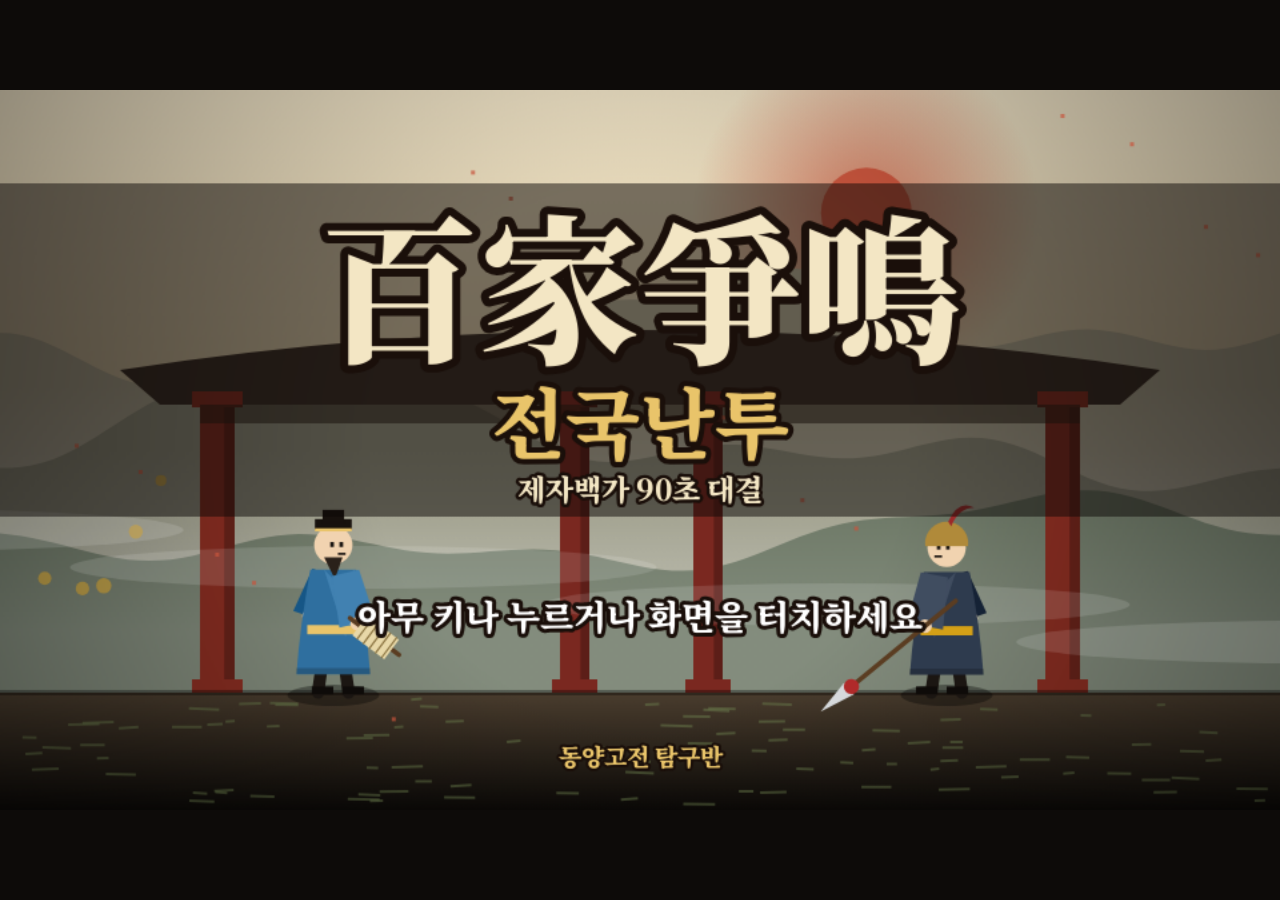
==== index.html @ 6df87940 "Add 百家爭鳴 전국난투: 90초 2D 격투 홍보 게임 제자백가 6개 학파 캐릭터, 필살기/극의, 초보자용 AI, 터치 조작 지원. 선택 12초 + 대결 50초 + 결과 15초의 " ====
<!doctype html>
<html lang="ko">
<head>
<meta charset="utf-8">
<meta name="viewport" content="width=device-width, initial-scale=1, maximum-scale=1, user-scalable=no">
<title>百家爭鳴 · 전국난투</title>
<link rel="preconnect" href="https://fonts.googleapis.com">
<link rel="preconnect" href="https://fonts.gstatic.com" crossorigin>
<link href="https://fonts.googleapis.com/css2?family=Noto+Serif+KR:wght@400;700;900&display=swap" rel="stylesheet">
<link rel="stylesheet" href="style.css">
</head>
<body>
<div id="wrap">
  <canvas id="c" width="960" height="540"></canvas>
  <div id="touch" hidden>
    <div class="pad left">
      <button data-k="left">◀</button>
      <button data-k="right">▶</button>
    </div>
    <div class="pad right">
      <button data-k="up">跳</button>
      <button data-k="block">防</button>
      <button data-k="light">輕</button>
      <button data-k="heavy">重</button>
      <button data-k="special">技</button>
      <button data-k="ult">極</button>
    </div>
  </div>
</div>
<script src="src/data.js"></script>
<script src="src/audio.js"></script>
<script src="src/render.js"></script>
<script src="src/game.js"></script>
</body>
</html>
---- style.css ----
html, body {
  margin: 0;
  height: 100%;
  background: #0d0b09;
  overflow: hidden;
  touch-action: none;
  -webkit-user-select: none;
  user-select: none;
}
#wrap {
  position: fixed;
  inset: 0;
  display: flex;
  align-items: center;
  justify-content: center;
}
#c {
  width: min(100vw, calc(100vh * 16 / 9));
  height: min(100vh, calc(100vw * 9 / 16));
  background: #1a1612;
  image-rendering: auto;
}
#touch { position: fixed; inset: auto 0 0 0; pointer-events: none; }
#touch[hidden] { display: none; }
#touch .pad {
  position: absolute;
  bottom: 12px;
  display: grid;
  gap: 8px;
  pointer-events: auto;
}
#touch .left { left: 12px; grid-template-columns: repeat(2, 64px); }
#touch .right { right: 12px; grid-template-columns: repeat(3, 58px); }
#touch button {
  height: 58px;
  border-radius: 50%;
  border: 2px solid rgba(233, 196, 106, .7);
  background: rgba(20, 16, 12, .55);
  color: #f3e6c4;
  font: 700 20px "Noto Serif KR", serif;
}
#touch button.on { background: rgba(233, 196, 106, .6); color: #1a1612; }
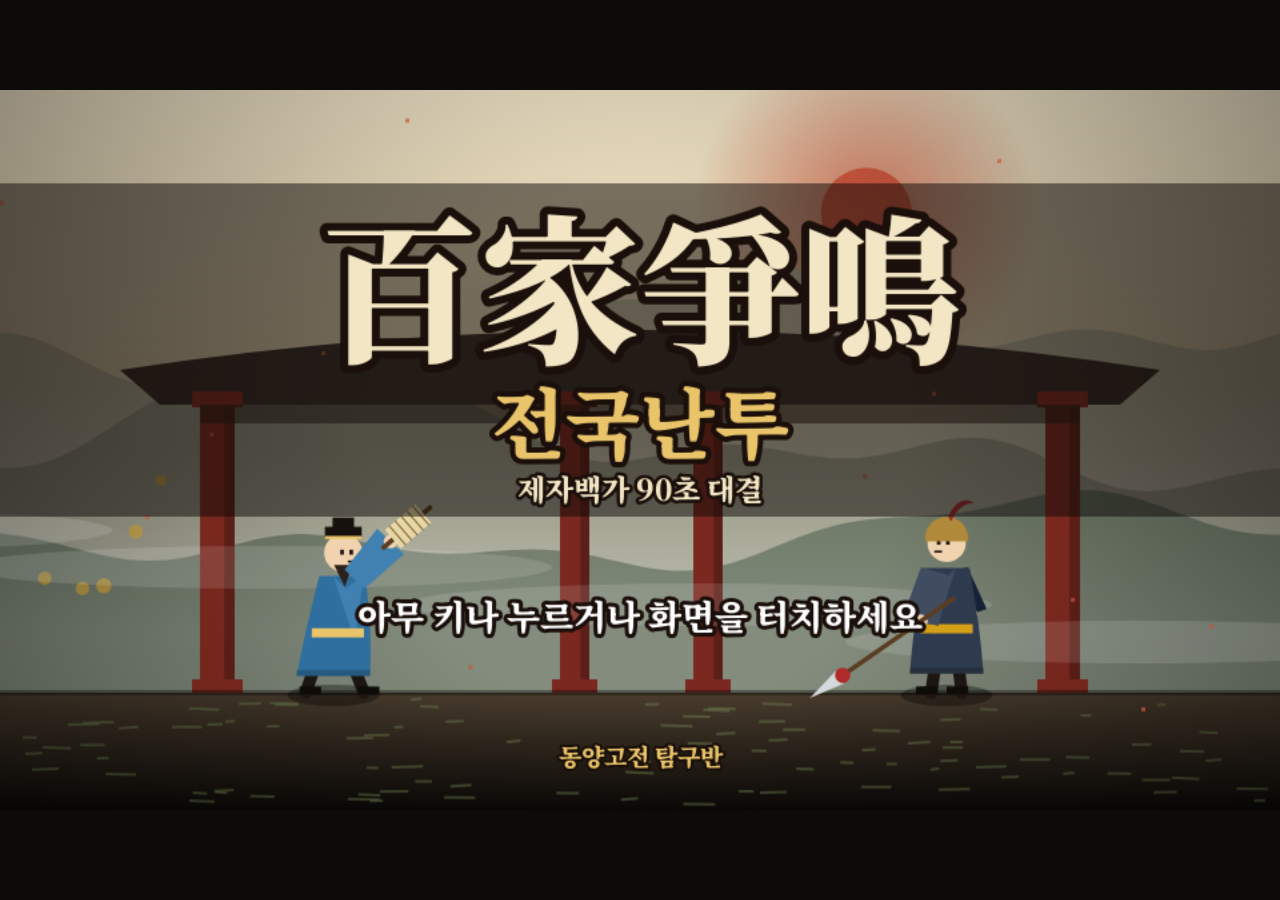
==== commit 7b25ca42: "Add share metadata, favicon, and opponent quote on result screen Co-Authored-By: Claude Sonnet 5.5 <" ====
--- a/index.html
+++ b/index.html
@@ -4,6 +4,12 @@
 <meta charset="utf-8">
 <meta name="viewport" content="width=device-width, initial-scale=1, maximum-scale=1, user-scalable=no">
 <title>百家爭鳴 · 전국난투</title>
+<meta name="description" content="제자백가 6개 학파가 맞붙는 90초 2D 격투 게임 — 동양고전 탐구반">
+<meta property="og:title" content="百家爭鳴 · 전국난투">
+<meta property="og:description" content="공자, 장자, 한비자, 묵자, 손자, 공손룡 — 90초 안에 끝나는 제자백가 대결. 동양고전 탐구반">
+<meta property="og:type" content="website">
+<meta name="theme-color" content="#1a1612">
+<link rel="icon" href="data:image/svg+xml,%3Csvg xmlns='http://www.w3.org/2000/svg' viewBox='0 0 64 64'%3E%3Crect width='64' height='64' rx='12' fill='%231a1612'/%3E%3Ctext x='32' y='46' font-size='40' text-anchor='middle' fill='%23e9c46a' font-family='serif'%3E%E9%B3%B4%3C/text%3E%3C/svg%3E">
 <link rel="preconnect" href="https://fonts.googleapis.com">
 <link rel="preconnect" href="https://fonts.gstatic.com" crossorigin>
 <link href="https://fonts.googleapis.com/css2?family=Noto+Serif+KR:wght@400;700;900&display=swap" rel="stylesheet">
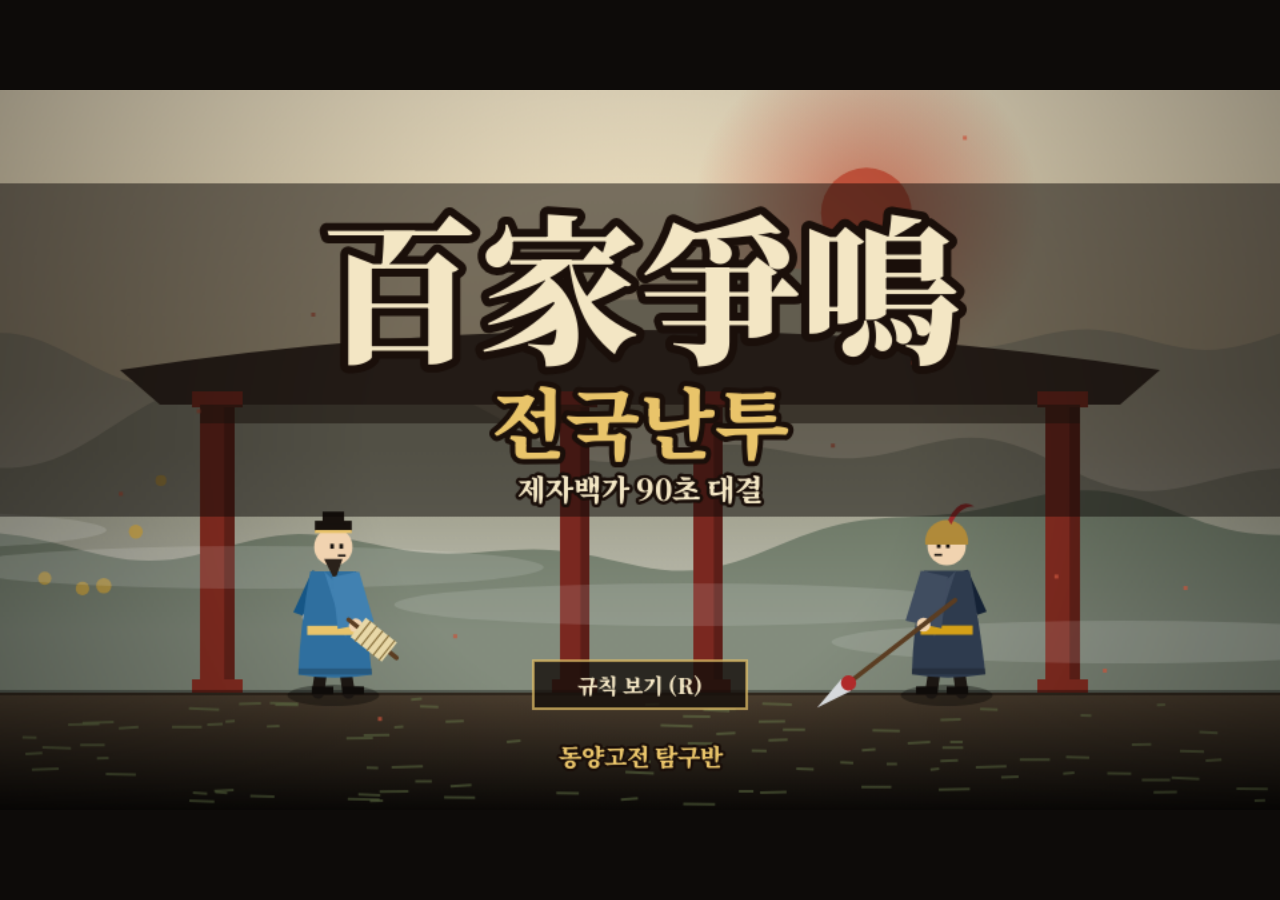
==== commit b0e81e47: "Longer fights, faster meter gain, and in-game rules screen - Fight time 50s -> 65s, result screen 15" ====
--- a/index.html
+++ b/index.html
@@ -37,5 +37,6 @@
 <script src="src/audio.js"></script>
 <script src="src/render.js"></script>
 <script src="src/game.js"></script>
+<script src="src/rules.js"></script>
 </body>
 </html>
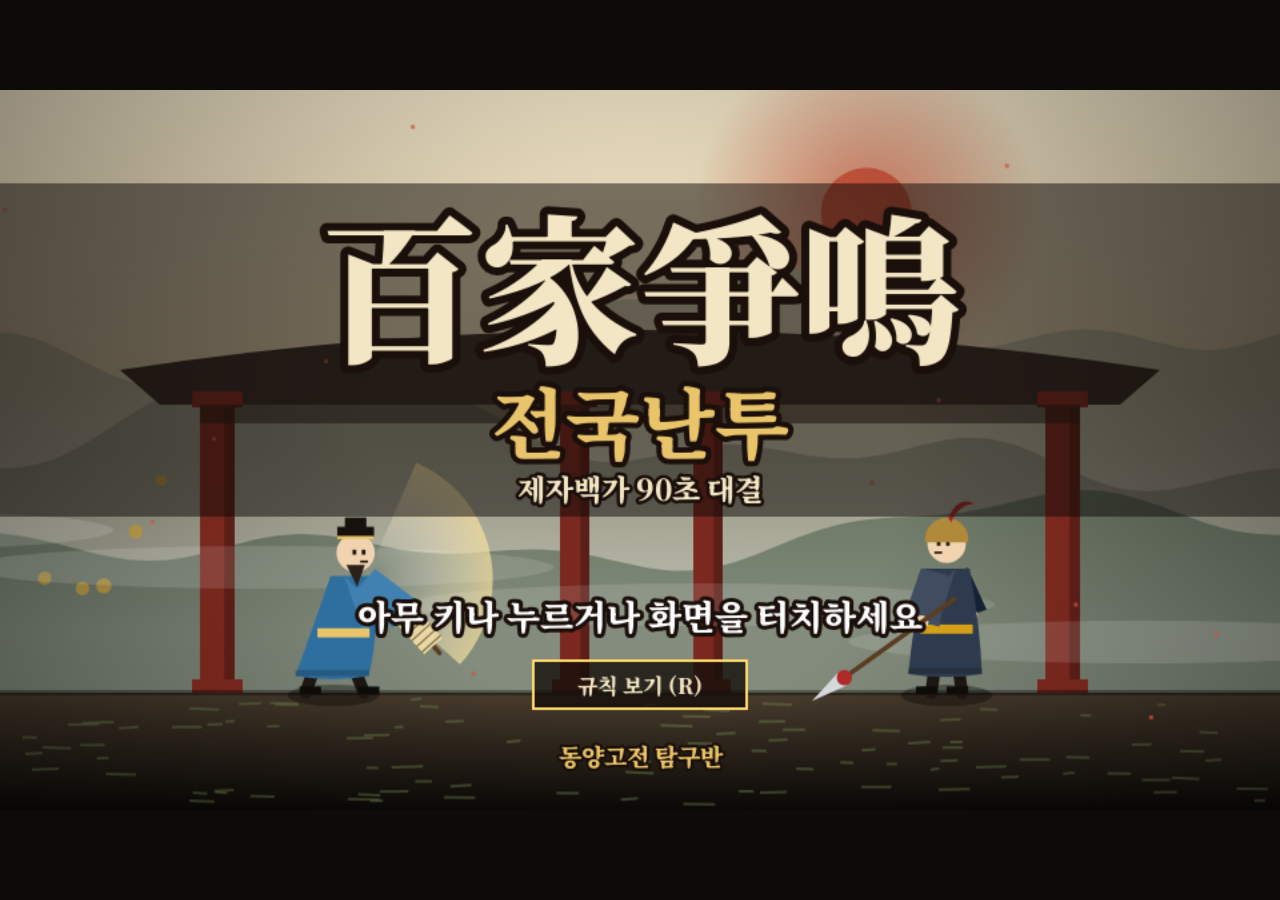
==== commit 768e9721: "Add rush attack (돌진기), per-school names, cooldown HUD; fix script load race - New shared basic move " ====
--- a/index.html
+++ b/index.html
@@ -30,6 +30,7 @@
       <button data-k="heavy">重</button>
       <button data-k="special">技</button>
       <button data-k="ult">極</button>
+      <button data-k="dash">突</button>
     </div>
   </div>
 </div>
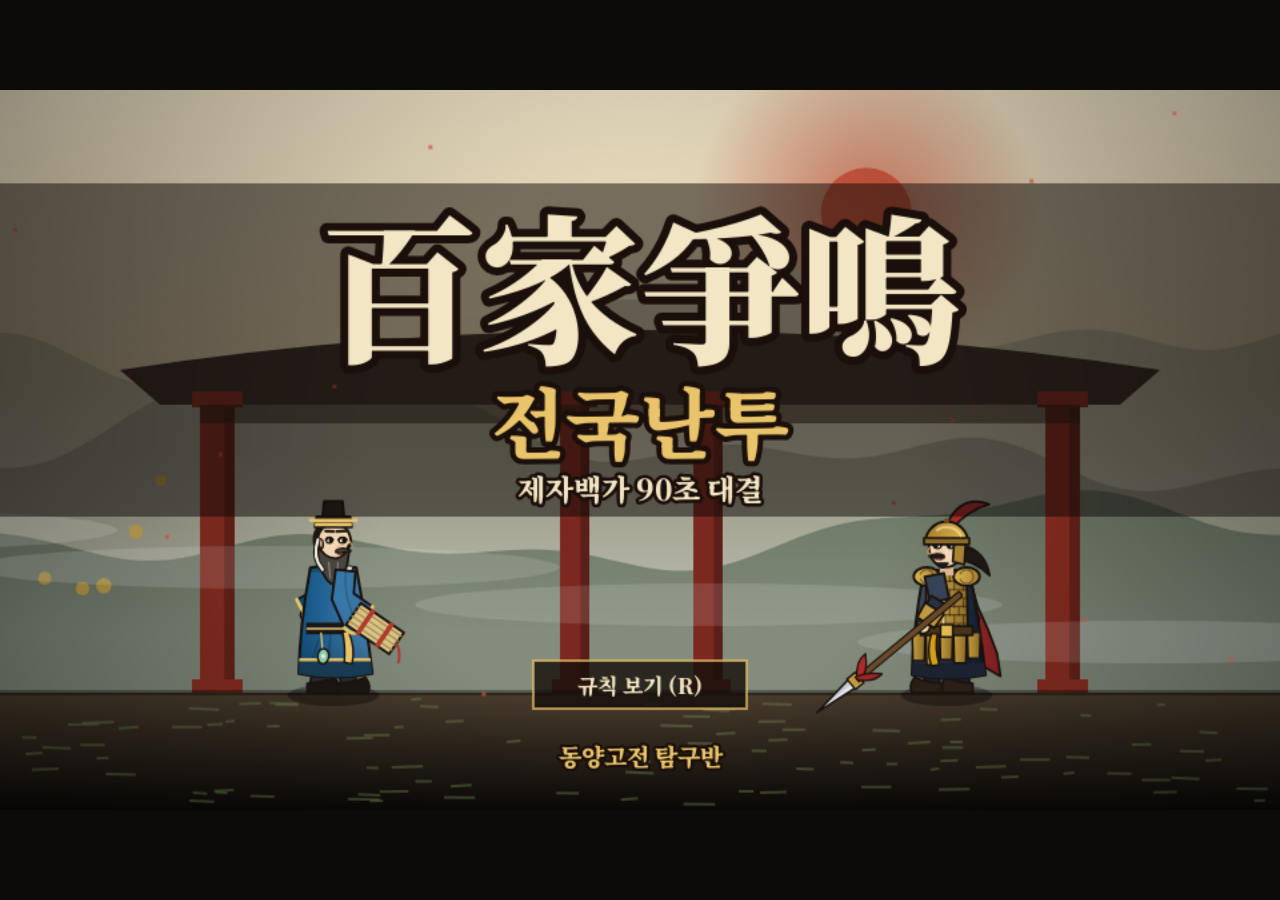
==== commit 0f5a55f9: "Redesign fighters: ink outlines, shading, school-specific outfits and expressions - New src/characte" ====
--- a/index.html
+++ b/index.html
@@ -37,6 +37,7 @@
 <script src="src/data.js"></script>
 <script src="src/audio.js"></script>
 <script src="src/render.js"></script>
+<script src="src/character.js"></script>
 <script src="src/game.js"></script>
 <script src="src/rules.js"></script>
 </body>
